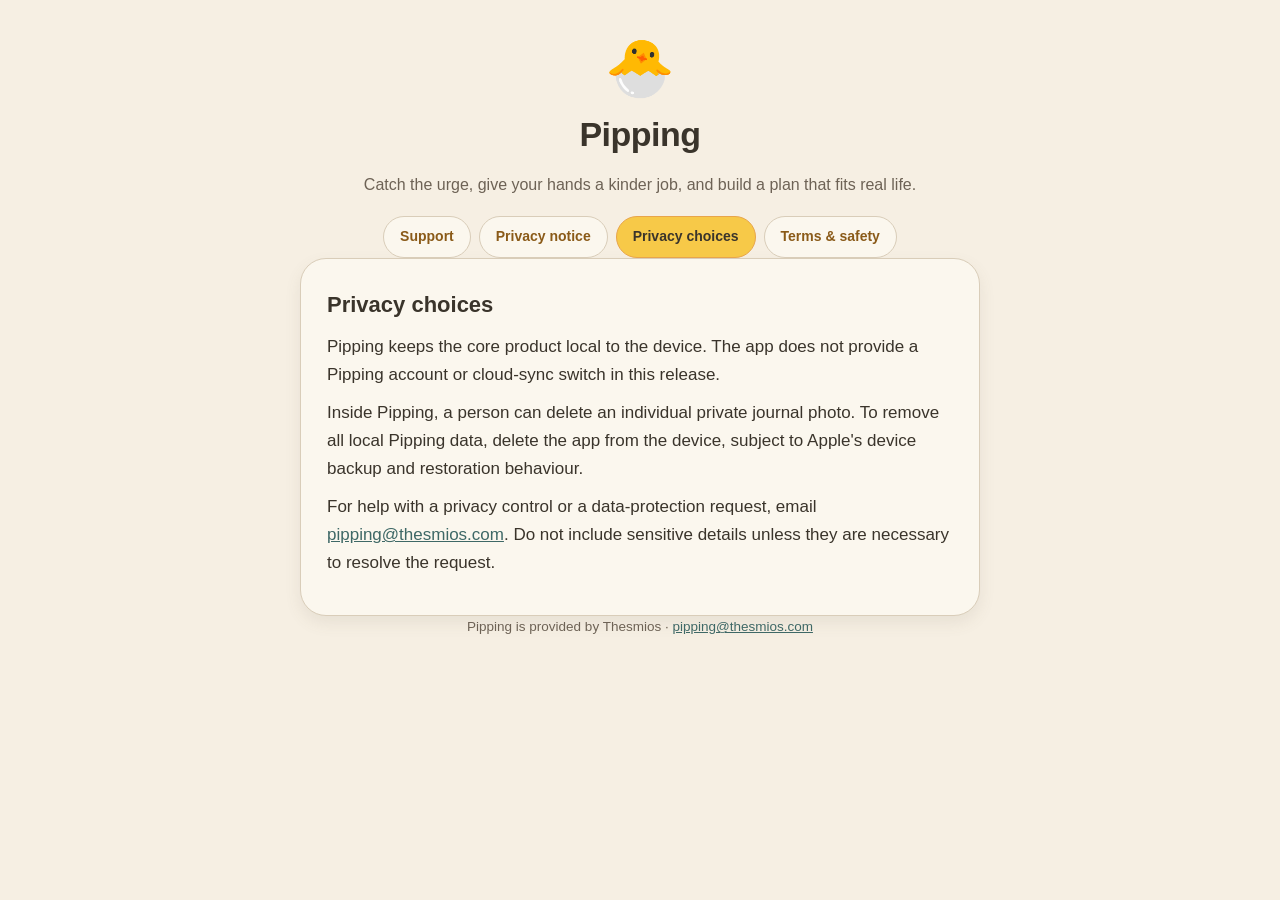
==== privacy-choices.html @ 9849a087 "Pipping support, privacy and terms pages Interim public pages for App Store submission; the canonica" ====
<!doctype html><html lang="en"><head><meta charset="utf-8"><meta name="viewport" content="width=device-width,initial-scale=1"><title>Pipping Privacy Choices</title><link rel="stylesheet" href="style.css"></head><body>
<header class="wrap"><div class="egg">🐣</div><h1>Pipping</h1><p class="tag">Catch the urge, give your hands a kinder job, and build a plan that fits real life.</p></header>
<nav class="wrap">
<a href="index.html">Support</a>
<a href="privacy.html">Privacy notice</a>
<a href="privacy-choices.html" aria-current="page">Privacy choices</a>
<a href="terms.html">Terms &amp; safety</a>
</nav>
<main class="wrap">
<h2>Privacy choices</h2>
<p>Pipping keeps the core product local to the device. The app does not provide a Pipping account or cloud-sync switch in this release.</p>
<p>Inside Pipping, a person can delete an individual private journal photo. To remove all local Pipping data, delete the app from the device, subject to Apple's device backup and restoration behaviour.</p>
<p>For help with a privacy control or a data-protection request, email <a href="mailto:pipping@thesmios.com">pipping@thesmios.com</a>. Do not include sensitive details unless they are necessary to resolve the request.</p>
</main>
<footer class="wrap">Pipping is provided by Thesmios · <a href="mailto:pipping@thesmios.com">pipping@thesmios.com</a></footer></body></html>
---- style.css ----
:root{--cream:#F6EFE3;--shell:#FBF7EE;--ink:#3A342B;--quiet:#6D6255;--amber:#8A5A18;--candle:#E8A54B;--chick:#F7C948;--line:#D9CDB9;--teal:#3E6866}
*{box-sizing:border-box;margin:0;padding:0}
body{background:var(--cream);color:var(--ink);font:17px/1.65 -apple-system,BlinkMacSystemFont,"Segoe UI",Roboto,sans-serif;padding:0 20px 64px}
.wrap{max-width:680px;margin:0 auto}
header{padding:40px 0 8px;text-align:center}
.egg{font-size:56px;line-height:1}
h1{font-size:34px;letter-spacing:-.5px;margin:10px 0 4px}
.tag{color:var(--quiet);font-size:16px}
nav{display:flex;gap:8px;justify-content:center;flex-wrap:wrap;margin:22px 0 30px}
nav a{color:var(--amber);background:var(--shell);border:1px solid var(--line);border-radius:999px;padding:8px 16px;text-decoration:none;font-weight:600;font-size:14px}
nav a[aria-current="page"]{background:var(--chick);color:var(--ink);border-color:var(--candle)}
main{background:var(--shell);border:1px solid var(--line);border-radius:26px;padding:28px 26px;box-shadow:0 7px 16px rgba(107,95,77,.10)}
h2{font-size:22px;margin:26px 0 8px}
h2:first-child{margin-top:0}
p{margin:10px 0;color:var(--ink)}
p.quiet,li{color:var(--quiet)}
ul{margin:10px 0 10px 22px}
a{color:var(--teal)}
.note{background:#FCE7A4;border:1px solid var(--candle);border-radius:16px;padding:12px 16px;margin:18px 0;font-size:15px}
.care{background:#F6E3DC;border:1px solid #EE9675;border-radius:16px;padding:12px 16px;margin:18px 0;font-size:15px;color:#8F493B}
footer{text-align:center;color:var(--quiet);font-size:13.5px;margin-top:26px}
.eff{color:var(--quiet);font-size:14px;margin-bottom:14px}
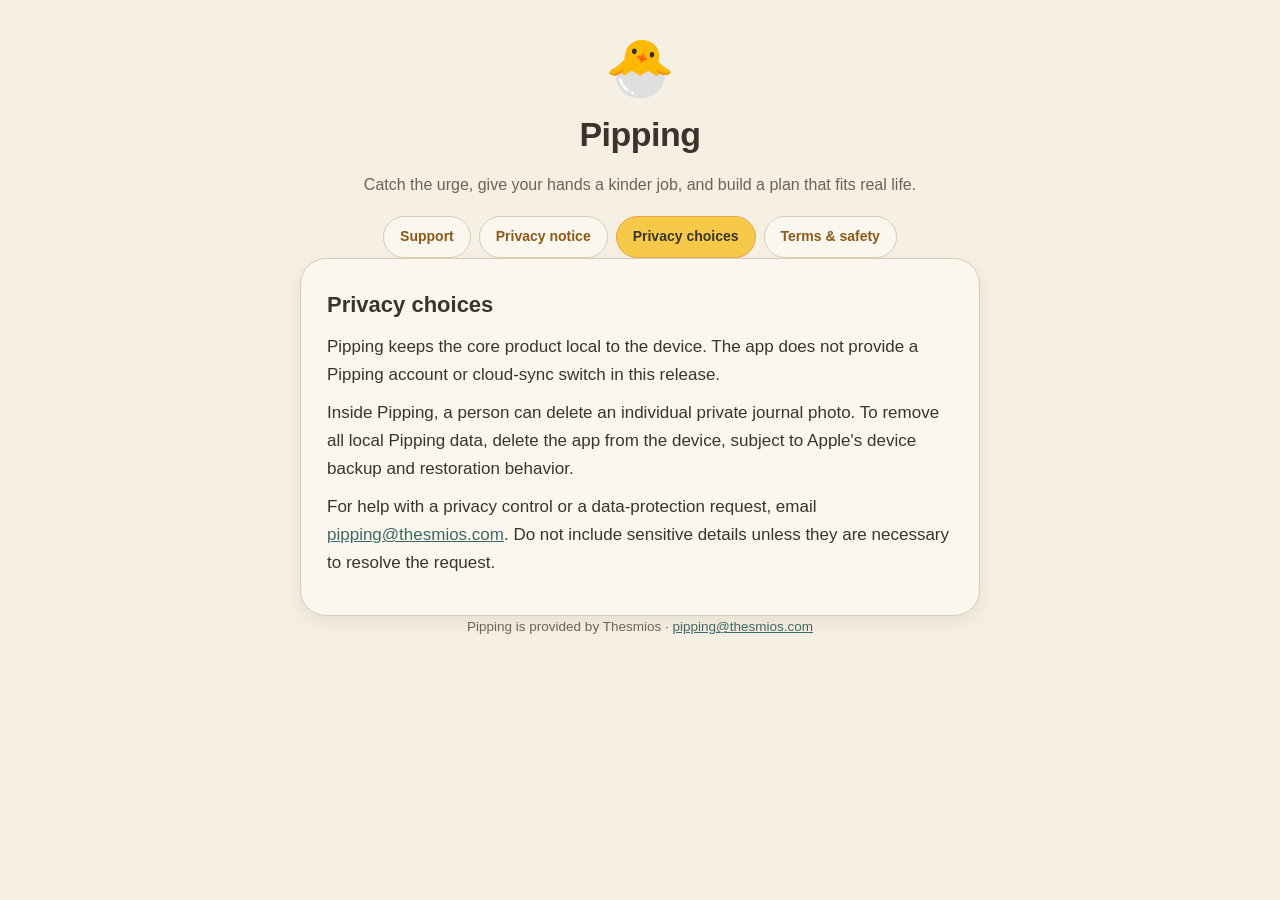
==== commit 9601dcc8: "Use US English spelling and the September 14, 2026 effective date Co-Authored-By: Claude Opus 5 <nor" ====
--- a/privacy-choices.html
+++ b/privacy-choices.html
@@ -9,7 +9,7 @@
 <main class="wrap">
 <h2>Privacy choices</h2>
 <p>Pipping keeps the core product local to the device. The app does not provide a Pipping account or cloud-sync switch in this release.</p>
-<p>Inside Pipping, a person can delete an individual private journal photo. To remove all local Pipping data, delete the app from the device, subject to Apple's device backup and restoration behaviour.</p>
+<p>Inside Pipping, a person can delete an individual private journal photo. To remove all local Pipping data, delete the app from the device, subject to Apple's device backup and restoration behavior.</p>
 <p>For help with a privacy control or a data-protection request, email <a href="mailto:pipping@thesmios.com">pipping@thesmios.com</a>. Do not include sensitive details unless they are necessary to resolve the request.</p>
 </main>
 <footer class="wrap">Pipping is provided by Thesmios · <a href="mailto:pipping@thesmios.com">pipping@thesmios.com</a></footer></body></html>
